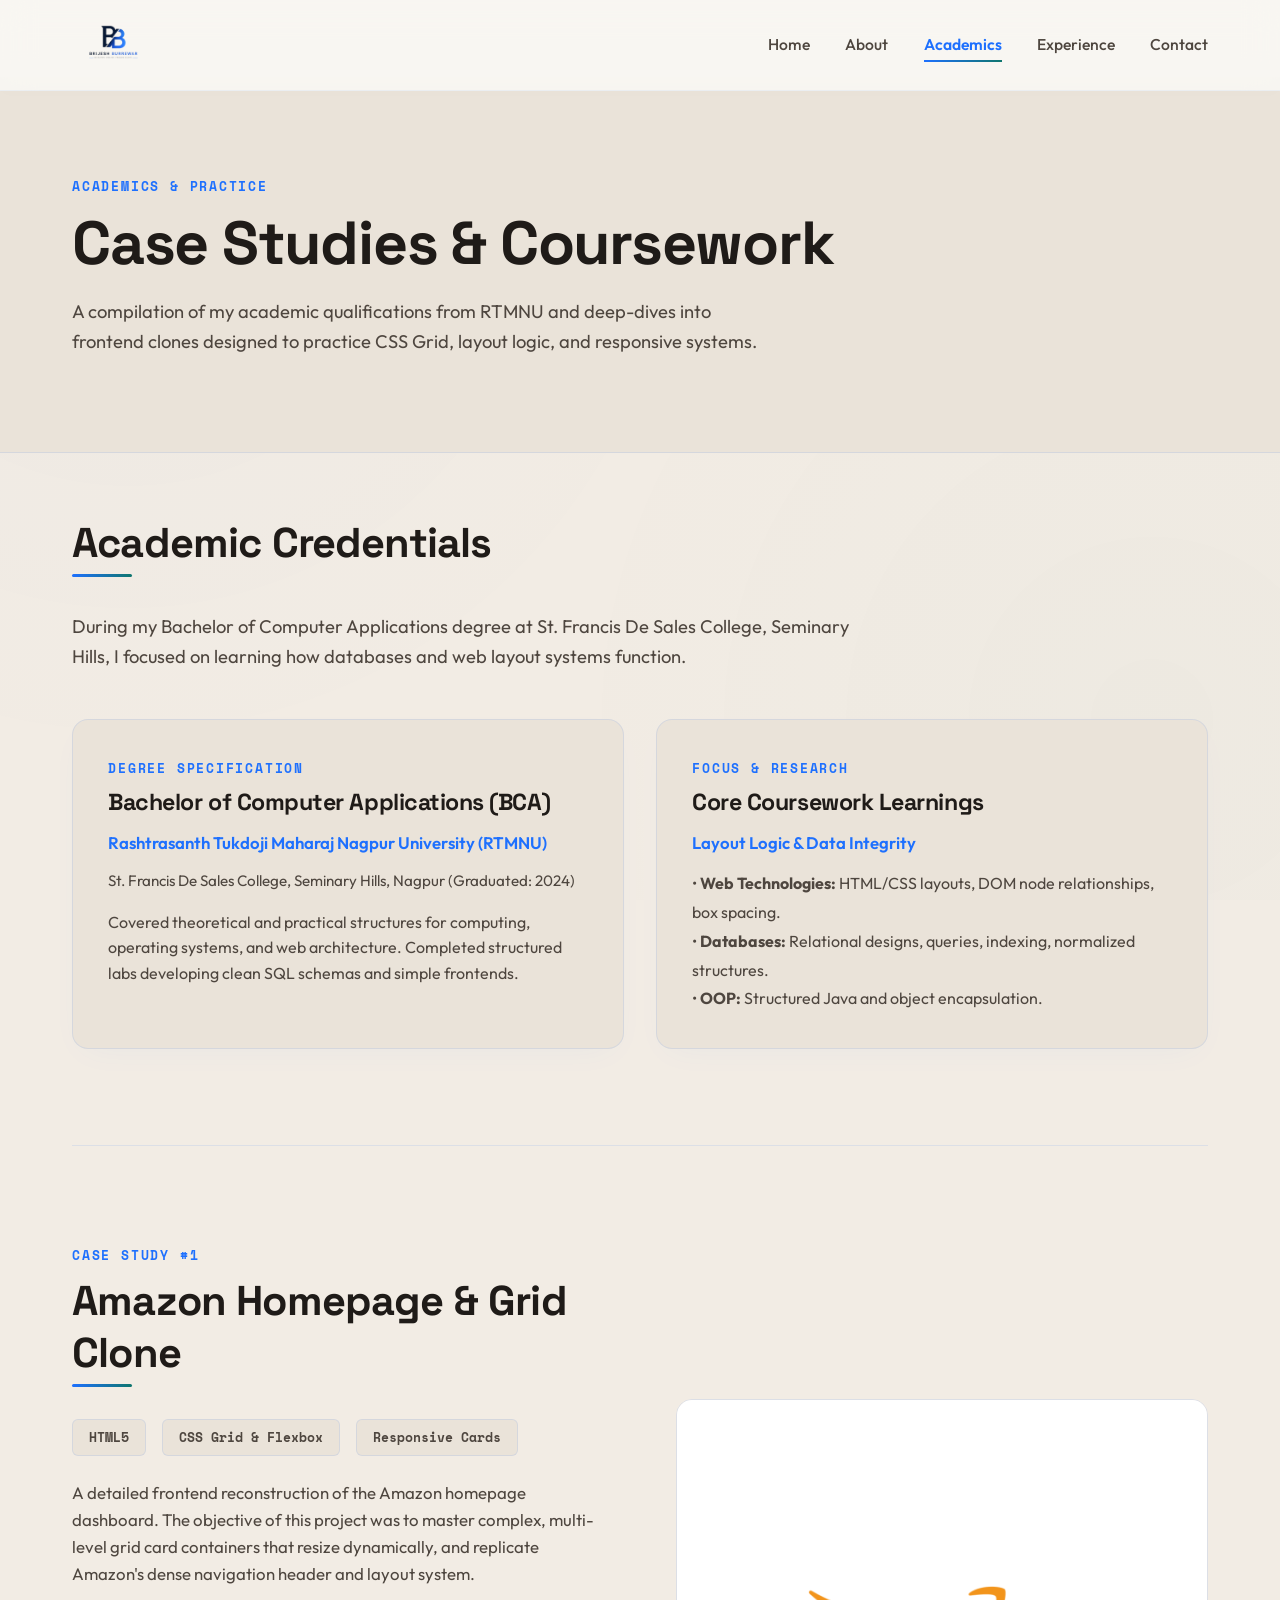
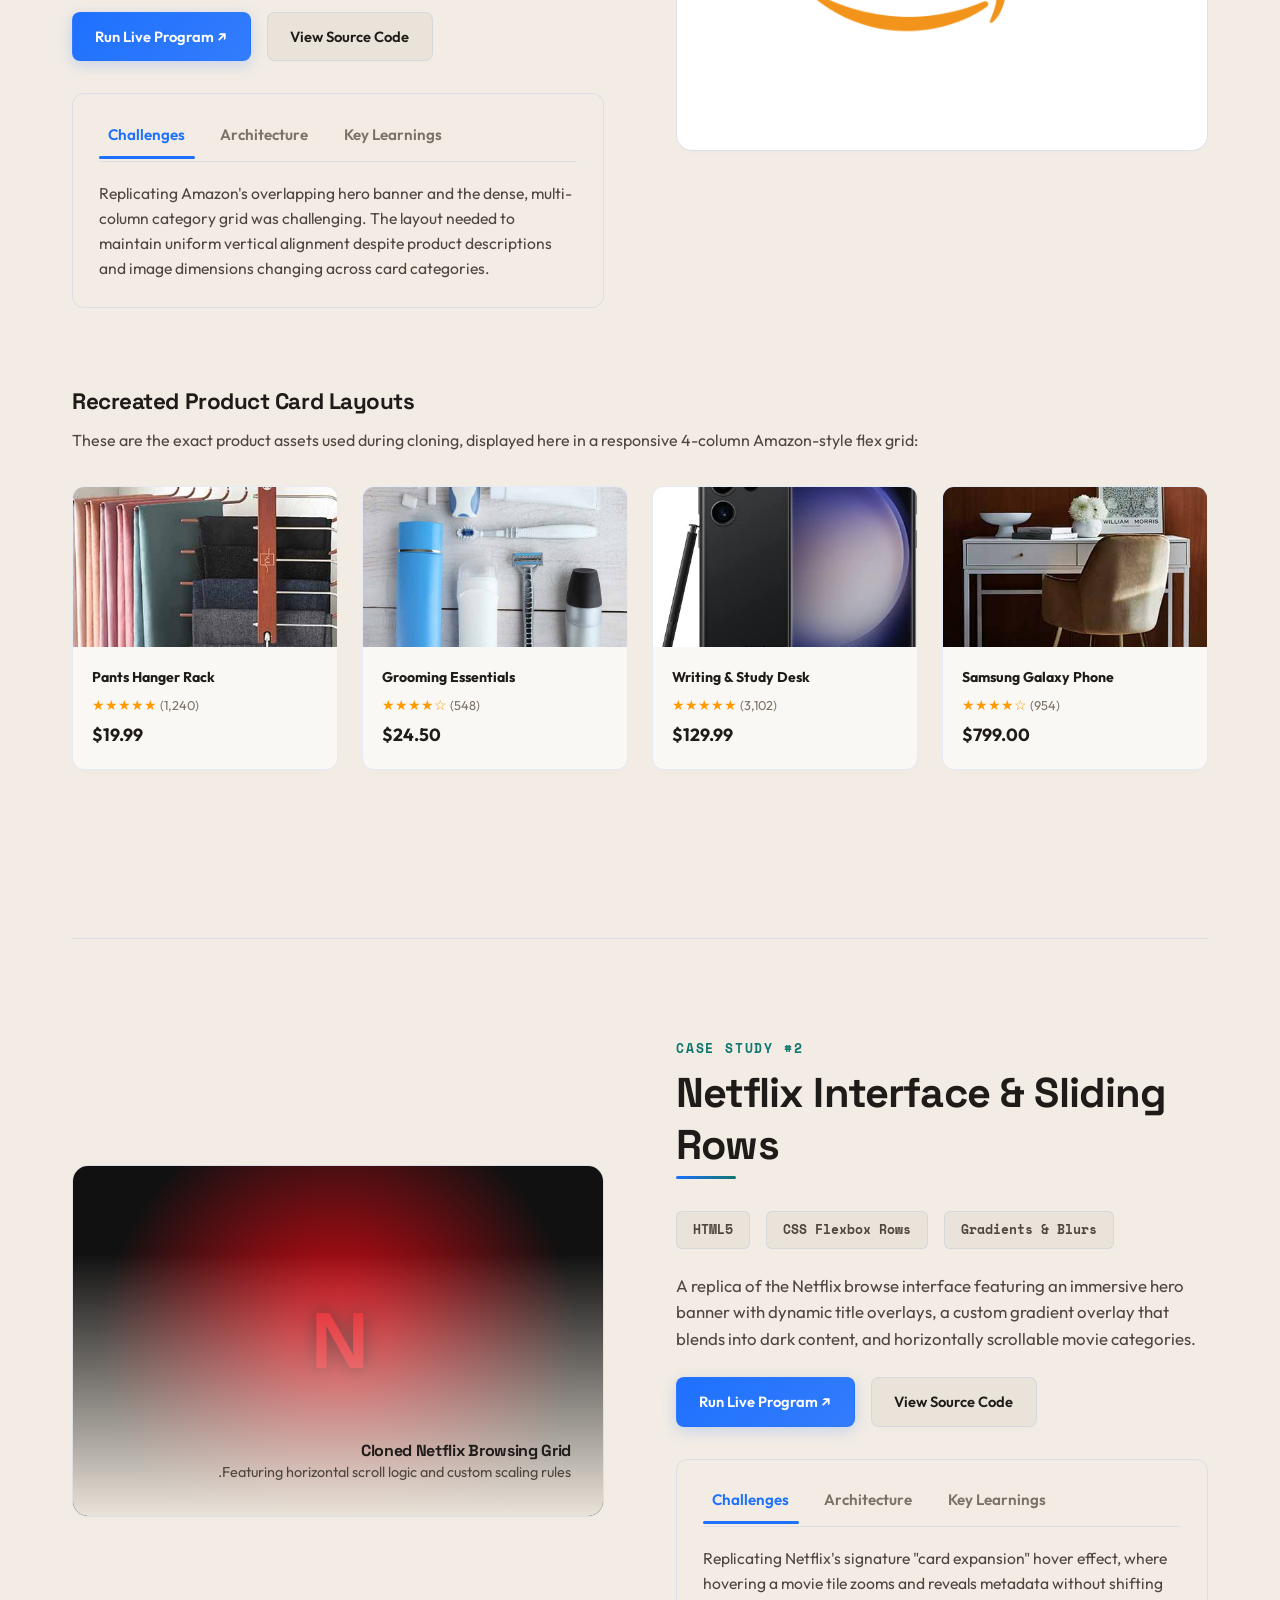
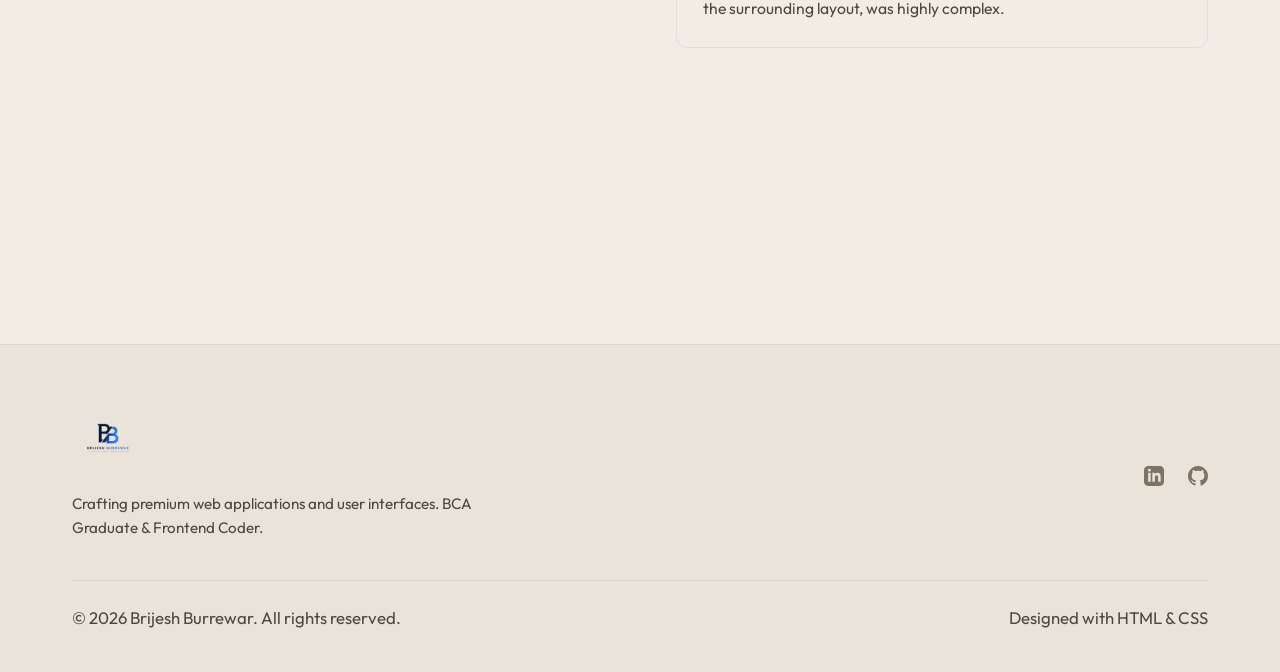
==== academics.html @ bd1b4542 "Initial commit" ====
<!DOCTYPE html>
<html lang="en">
<head>
    <meta charset="UTF-8">
    <meta name="viewport" content="width=device-width, initial-scale=1.0">
    <title>Academics & Case Studies | Brijesh Burrewar</title>
    <meta name="description" content="Academic details of Brijesh Burrewar - BCA graduate, and technical case studies on his clones of Amazon and Netflix built using HTML and CSS grid.">
    
    <!-- Monogram Brand Favicon -->
    <link rel="icon" type="image/png" href="Favicon_Icon.png">
    
    <link rel="stylesheet" href="css/style.css">
</head>
<body>

    <!-- NAVBAR -->
    <header class="navbar" id="navbar">
        <div class="container nav-container">
            <a href="index.html" class="logo-link">
                <img src="Logo.png" alt="Brijesh Burrewar Logo" class="logo-img">
            </a>
            
            <div class="nav-right">
                <ul class="nav-menu" id="nav-menu">
                    <li><a href="index.html" class="nav-link">Home</a></li>
                    <li><a href="about.html" class="nav-link">About</a></li>
                    <li><a href="academics.html" class="nav-link active">Academics</a></li>
                    <li><a href="experience.html" class="nav-link">Experience</a></li>
                    <li><a href="contact.html" class="nav-link">Contact</a></li>
                </ul>
            </div>
            
            <button class="mobile-nav-toggle" id="mobile-nav-toggle" aria-label="Toggle Menu">
                <svg width="24" height="24" viewBox="0 0 24 24" fill="none" stroke="currentColor" stroke-width="2"><path d="M3 12h18M3 6h18M3 18h18"/></svg>
            </button>
        </div>
    </header>

    <!-- CASE STUDY HERO -->
    <section class="case-study-hero">
        <div class="container">
            <span class="mono-tag" style="color: var(--accent-primary);">ACADEMICS & PRACTICE</span>
            <h1 style="margin-bottom: 1rem;">Case Studies & Coursework</h1>
            <p style="font-size: 1.15rem; max-width: 700px; color: var(--text-secondary);">
                A compilation of my academic qualifications from RTMNU and deep-dives into frontend clones designed to practice CSS Grid, layout logic, and responsive systems.
            </p>
        </div>
    </section>

    <!-- MAIN CONTAINER -->
    <main class="container" style="margin-top: 4rem;">
        
        <!-- ACADEMIC BACKGROUND -->
        <section class="section" style="padding-top: 0; padding-bottom: 6rem;">
            <div class="section-header" style="text-align: left; margin-bottom: 3rem;">
                <h2>Academic Credentials</h2>
                <p style="margin-left: 0; max-width: 800px; color: var(--text-secondary);">
                    During my Bachelor of Computer Applications degree at St. Francis De Sales College, Seminary Hills, I focused on learning how databases and web layout systems function.
                </p>
            </div>
            
            <div style="display: grid; grid-template-columns: repeat(auto-fit, minmax(320px, 1fr)); gap: 2rem;">
                <div class="card" style="background: var(--bg-secondary);">
                    <span class="mono-tag">DEGREE SPECIFICATION</span>
                    <h3 class="card-title">Bachelor of Computer Applications (BCA)</h3>
                    <p style="color: var(--accent-primary); margin-bottom: 0.8rem; font-weight: 600;">
                        Rashtrasanth Tukdoji Maharaj Nagpur University (RTMNU)
                    </p>
                    <p style="margin-bottom: 1rem; font-size: 0.95rem; color: var(--text-secondary);">
                        St. Francis De Sales College, Seminary Hills, Nagpur (Graduated: 2024)
                    </p>
                    <p style="font-size: 1rem; color: var(--text-secondary);">
                        Covered theoretical and practical structures for computing, operating systems, and web architecture. Completed structured labs developing clean SQL schemas and simple frontends.
                    </p>
                </div>
                
                <div class="card" style="background: var(--bg-secondary);">
                    <span class="mono-tag">FOCUS & RESEARCH</span>
                    <h3 class="card-title">Core Coursework Learnings</h3>
                    <p style="color: var(--accent-primary); margin-bottom: 0.8rem; font-weight: 600;">
                        Layout Logic & Data Integrity
                    </p>
                    <ul style="list-style: none; font-size: 1rem; padding: 0; color: var(--text-secondary); line-height: 1.8;">
                        <li>• <strong>Web Technologies:</strong> HTML/CSS layouts, DOM node relationships, box spacing.</li>
                        <li>• <strong>Databases:</strong> Relational designs, queries, indexing, normalized structures.</li>
                        <li>• <strong>OOP:</strong> Structured Java and object encapsulation.</li>
                    </ul>
                </div>
            </div>
        </section>

        <!-- CASE STUDY 1: AMAZON CLONE -->
        <section class="section" style="padding-top: 0; border-top: 1px solid var(--border-color); padding-top: 6rem;">
            <div class="case-study-grid">
                <div class="case-study-content">
                    <span class="mono-tag" style="color: var(--accent-primary);">CASE STUDY #1</span>
                    <h2 style="margin-bottom: 1rem;">Amazon Homepage & Grid Clone</h2>
                    
                    <div class="case-study-specs">
                        <span class="spec-badge">HTML5</span>
                        <span class="spec-badge">CSS Grid & Flexbox</span>
                        <span class="spec-badge">Responsive Cards</span>
                    </div>
                    
                    <p style="margin-bottom: 1.5rem; color: var(--text-secondary);">
                        A detailed frontend reconstruction of the Amazon homepage dashboard. The objective of this project was to master complex, multi-level grid card containers that resize dynamically, and replicate Amazon's dense navigation header and layout system.
                    </p>

                    <!-- Embedded Run Buttons -->
                    <div style="display: flex; gap: 1rem; margin-bottom: 2rem;">
                        <a href="https://brijesh99-begninner.github.io/Amazon_Clone/" class="btn btn-primary" target="_blank" style="padding: 0.75rem 1.4rem; font-size: 0.92rem;">
                            Run Live Program ↗
                        </a>
                        <a href="https://github.com/Brijesh99-Begninner/Amazon_Clone" class="btn btn-secondary" target="_blank" style="padding: 0.75rem 1.4rem; font-size: 0.92rem;">
                            View Source Code
                        </a>
                    </div>

                    <!-- Tabs Container -->
                    <div class="case-study-tab-container">
                        <div class="tab-nav">
                            <button class="tab-btn active" data-tab="amz-challenges">Challenges</button>
                            <button class="tab-btn" data-tab="amz-architecture">Architecture</button>
                            <button class="tab-btn" data-tab="amz-learnings">Key Learnings</button>
                        </div>
                        
                        <div class="tab-pane active" data-tab-content="amz-challenges">
                            <p style="font-size: 0.98rem; color: var(--text-secondary);">
                                Replicating Amazon's overlapping hero banner and the dense, multi-column category grid was challenging. The layout needed to maintain uniform vertical alignment despite product descriptions and image dimensions changing across card categories.
                            </p>
                        </div>
                        
                        <div class="tab-pane" data-tab-content="amz-architecture">
                            <p style="font-size: 0.98rem; color: var(--text-secondary);">
                                Leveraged nested CSS Grids: a parent 4-column container with explicit rows, containing 2x2 grid sub-cards. The search bar utilized Flexbox with absolute-sized buttons and custom borders to guarantee uniform heights.
                            </p>
                        </div>
                        
                        <div class="tab-pane" data-tab-content="amz-learnings">
                            <p style="font-size: 0.98rem; color: var(--text-secondary);">
                                Gained absolute control over container alignments using `align-items: stretch` and aspect-ratio styling, minimizing layout shifts on smaller viewports. Refined custom scroll behaviors and hover borders.
                            </p>
                        </div>
                    </div>
                </div>

                <div class="case-study-media">
                    <img src="amazon_logo.png" alt="Amazon Logo Asset" class="case-study-img" style="object-fit: contain; background: #ffffff; padding: 2rem; height: 350px;">
                    <div class="case-study-overlay">
                        <h4 style="color: var(--text-primary);">Amazon Navigation Smile</h4>
                        <p style="color: var(--text-secondary); font-size: 0.9rem;">Cloned with orange hex variables and exact layout dimensions.</p>
                    </div>
                </div>
            </div>

            <!-- Amazon Product Card Gallery Mockup -->
            <div style="margin-top: -3rem; margin-bottom: 6rem;">
                <h3 style="font-size: 1.4rem; margin-bottom: 0.8rem; color: var(--text-primary);">Recreated Product Card Layouts</h3>
                <p style="color: var(--text-secondary); font-size: 1rem; margin-bottom: 1.8rem;">
                    These are the exact product assets used during cloning, displayed here in a responsive 4-column Amazon-style flex grid:
                </p>
                
                <div class="amazon-gallery">
                    <div class="gallery-card">
                        <div class="gallery-img-wrapper">
                            <img src="product_hanger.jpg" alt="Pants Hanger Product" class="gallery-img">
                        </div>
                        <div class="gallery-info">
                            <div class="gallery-title">Pants Hanger Rack</div>
                            <div style="color: #ff9900; margin-bottom: 0.3rem; font-size: 0.9rem;">★★★★★ <span style="color: var(--text-muted); font-size: 0.8rem;">(1,240)</span></div>
                            <div style="font-weight: 700; color: var(--text-primary); font-size: 1.1rem;">$19.99</div>
                        </div>
                    </div>
                    
                    <div class="gallery-card">
                        <div class="gallery-img-wrapper">
                            <img src="product_grooming.jpg" alt="Men's Grooming Products" class="gallery-img">
                        </div>
                        <div class="gallery-info">
                            <div class="gallery-title">Grooming Essentials</div>
                            <div style="color: #ff9900; margin-bottom: 0.3rem; font-size: 0.9rem;">★★★★☆ <span style="color: var(--text-muted); font-size: 0.8rem;">(548)</span></div>
                            <div style="font-weight: 700; color: var(--text-primary); font-size: 1.1rem;">$24.50</div>
                        </div>
                    </div>

                    <div class="gallery-card">
                        <div class="gallery-img-wrapper">
                            <img src="product_desk.jpg" alt="Office Writing Desk" class="gallery-img">
                        </div>
                        <div class="gallery-info">
                            <div class="gallery-title">Writing & Study Desk</div>
                            <div style="color: #ff9900; margin-bottom: 0.3rem; font-size: 0.9rem;">★★★★★ <span style="color: var(--text-muted); font-size: 0.8rem;">(3,102)</span></div>
                            <div style="font-weight: 700; color: var(--text-primary); font-size: 1.1rem;">$129.99</div>
                        </div>
                    </div>

                    <div class="gallery-card">
                        <div class="gallery-img-wrapper">
                            <img src="product_phone.jpg" alt="Samsung Galaxy Phone" class="gallery-img">
                        </div>
                        <div class="gallery-info">
                            <div class="gallery-title">Samsung Galaxy Phone</div>
                            <div style="color: #ff9900; margin-bottom: 0.3rem; font-size: 0.9rem;">★★★★☆ <span style="color: var(--text-muted); font-size: 0.8rem;">(954)</span></div>
                            <div style="font-weight: 700; color: var(--text-primary); font-size: 1.1rem;">$799.00</div>
                        </div>
                    </div>
                </div>
            </div>
        </section>

        <!-- CASE STUDY 2: NETFLIX CLONE -->
        <section class="section" style="padding-top: 0; border-top: 1px solid var(--border-color); padding-top: 6rem;">
            <div class="case-study-grid reverse">
                <div class="case-study-content">
                    <span class="mono-tag" style="color: var(--accent-cyan);">CASE STUDY #2</span>
                    <h2 style="margin-bottom: 1rem;">Netflix Interface & Sliding Rows</h2>
                    
                    <div class="case-study-specs">
                        <span class="spec-badge">HTML5</span>
                        <span class="spec-badge">CSS Flexbox Rows</span>
                        <span class="spec-badge">Gradients & Blurs</span>
                    </div>
                    
                    <p style="margin-bottom: 1.5rem; color: var(--text-secondary);">
                        A replica of the Netflix browse interface featuring an immersive hero banner with dynamic title overlays, a custom gradient overlay that blends into dark content, and horizontally scrollable movie categories.
                    </p>

                    <!-- Embedded Run Buttons -->
                    <div style="display: flex; gap: 1rem; margin-bottom: 2rem;">
                        <a href="https://brijesh99-begninner.github.io/Netflix_Clone/" class="btn btn-primary" target="_blank" style="padding: 0.75rem 1.4rem; font-size: 0.92rem;">
                            Run Live Program ↗
                        </a>
                        <a href="https://github.com/Brijesh99-Begninner/Netflix_Clone" class="btn btn-secondary" target="_blank" style="padding: 0.75rem 1.4rem; font-size: 0.92rem;">
                            View Source Code
                        </a>
                    </div>

                    <!-- Tabs Container -->
                    <div class="case-study-tab-container">
                        <div class="tab-nav">
                            <button class="tab-btn active" data-tab="nfx-challenges">Challenges</button>
                            <button class="tab-btn" data-tab="nfx-architecture">Architecture</button>
                            <button class="tab-btn" data-tab="nfx-learnings">Key Learnings</button>
                        </div>
                        
                        <div class="tab-pane active" data-tab-content="nfx-challenges">
                            <p style="font-size: 0.98rem; color: var(--text-secondary);">
                                Replicating Netflix's signature "card expansion" hover effect, where hovering a movie tile zooms and reveals metadata without shifting the surrounding layout, was highly complex.
                            </p>
                        </div>
                        
                        <div class="tab-pane" data-tab-content="nfx-architecture">
                            <p style="font-size: 0.98rem; color: var(--text-secondary);">
                                Designed rows using Flexbox with overflow-x scroll mechanisms. Employed CSS 3D transforms (`transform: scale(1.15)`) coupled with `z-index` elevations to keep zoomed cards elevated.
                            </p>
                        </div>
                        
                        <div class="tab-pane" data-tab-content="nfx-learnings">
                            <p style="font-size: 0.98rem; color: var(--text-secondary);">
                                Gained deep knowledge of the stacking context in CSS, transition speeds, and using radial/linear dark gradients to guide user attention.
                            </p>
                        </div>
                    </div>
                </div>

                <div class="case-study-media">
                    <div style="background: radial-gradient(circle, #e50914 0%, #111 75%); height: 350px; display: flex; align-items: center; justify-content: center; position: relative;">
                        <h1 style="color: #e50914; font-size: 5rem; font-weight: 900; letter-spacing: -0.05em; font-family: 'Helvetica Neue', Helvetica, Arial, sans-serif; text-shadow: 0 0 20px rgba(0,0,0,0.8);">N</h1>
                        <div class="case-study-overlay" style="opacity: 1; background: linear-gradient(to top, var(--bg-secondary), transparent 75%);">
                            <h4 style="color: var(--text-primary);">Cloned Netflix Browsing Grid</h4>
                            <p style="color: var(--text-secondary); font-size: 0.9rem;">Featuring horizontal scroll logic and custom scaling rules.</p>
                        </div>
                    </div>
                </div>
            </div>
        </section>
    </main>

    <!-- FOOTER -->
    <footer>
        <div class="container">
            <div class="footer-content">
                <div class="footer-info">
                    <img src="Logo.png" alt="Brijesh Burrewar Logo" class="footer-logo">
                    <p class="footer-desc">Crafting premium web applications and user interfaces. BCA Graduate & Frontend Coder.</p>
                </div>
                <div class="footer-socials">
                    <a href="https://linkedin.com" class="social-icon" target="_blank" aria-label="LinkedIn">
                        <svg width="20" height="20" fill="currentColor" viewBox="0 0 24 24"><path d="M19 0h-14c-2.761 0-5 2.239-5 5v14c0 2.761 2.239 5 5 5h14c2.762 0 5-2.239 5-5v-14c0-2.761-2.238-5-5-5zm-11 19h-3v-11h3v11zm-1.5-12.268c-.966 0-1.75-.779-1.75-1.75s.784-1.75 1.75-1.75 1.75.779 1.75 1.75-.784 1.75-1.75 1.75zm13.5 12.268h-3v-5.604c0-3.368-4-3.113-4 0v5.604h-3v-11h3v1.765c1.396-2.586 7-2.777 7 2.476v6.759z"/></svg>
                    </a>
                    <a href="https://github.com/Brijesh99-Begninner" class="social-icon" target="_blank" aria-label="GitHub">
                        <svg width="20" height="20" fill="currentColor" viewBox="0 0 24 24"><path d="M12 0c-6.626 0-12 5.373-12 12 0 5.302 3.438 9.8 8.207 11.387.599.111.793-.261.793-.577v-2.234c-3.338.726-4.033-1.416-4.033-1.416-.546-1.387-1.333-1.756-1.333-1.756-1.089-.745.083-.729.083-.729 1.205.084 1.839 1.237 1.839 1.237 1.07 1.834 2.807 1.304 3.492.997.107-.775.418-1.305.762-1.604-2.665-.305-5.467-1.334-5.467-5.931 0-1.311.469-2.381 1.236-3.221-.124-.303-.535-1.524.117-3.176 0 0 1.008-.322 3.301 1.23.957-.266 1.983-.399 3.003-.404 1.02.005 2.047.138 3.006.404 2.291-1.552 3.297-1.23 3.297-1.23.653 1.653.242 2.874.118 3.176.77.84 1.235 1.911 1.235 3.221 0 4.609-2.807 5.624-5.479 5.921.43.372.823 1.102.823 2.222v3.293c0 .319.192.694.801.576 4.765-1.589 8.199-6.086 8.199-11.386 0-6.627-5.373-12-12-12z"/></svg>
                    </a>
                </div>
            </div>
            <div class="footer-bottom">
                <p>&copy; 2026 Brijesh Burrewar. All rights reserved.</p>
                <p>Designed with HTML & CSS</p>
            </div>
        </div>
    </footer>

    <!-- JAVASCRIPT -->
    <script src="js/main.js"></script>
</body>
</html>
---- css/style.css ----
@import url('https://fonts.googleapis.com/css2?family=Outfit:wght@100..900&family=Space+Grotesk:wght@300..700&family=Space+Mono:ital,wght@0,400;0,700;1,400;1,700&display=swap');

/* BRAND KIT - SINGLE SOLID WARM SAND THEME */
:root {
    /* Warm Sand / Silk Palette (Premium Lighter Shade, Not Plain White) */
    --bg-primary: #F2ECE4;          /* Warm Silk Sand background */
    --bg-secondary: #EAE3D9;        /* Slightly darker sand footer/wells */
    --bg-card: #FAF8F5;             /* Soft Alabaster Off-white cards */
    --bg-card-hover: #FAF5EE;       /* Warm Cream Hover */
    --accent-primary: #1E70FE;     /* Logo Royal Blue */
    --accent-cyan: #0F766E;        /* Deep Teal Accent */
    --accent-glow: rgba(30, 112, 254, 0.06);
    --accent-glow-subtle: rgba(30, 112, 254, 0.01);
    
    --text-primary: #1F1B18;        /* Warm Stone Charcoal */
    --text-secondary: #4E463F;      /* Stone 700 */
    --text-muted: #7C7267;          /* Stone 500 */
    
    --border-color: rgba(30, 112, 254, 0.1);
    --border-hover: rgba(30, 112, 254, 0.35);
    --glass-bg: rgba(250, 248, 245, 0.85);
    --glass-border: rgba(30, 112, 254, 0.05);
    
    --shadow-subtle: 0 4px 6px -1px rgba(0, 0, 0, 0.01), 0 2px 4px -2px rgba(0, 0, 0, 0.01);
    --shadow-card: 0 10px 35px -12px rgba(30, 112, 254, 0.05), 0 1px 3px rgba(0, 0, 0, 0.01);
    --shadow-hover: 0 20px 40px -15px rgba(30, 112, 254, 0.12), 0 0 15px rgba(30, 112, 254, 0.02);
    
    /* Premium Font Stack Pair - Technical & Geometric */
    --font-heading: 'Space Grotesk', sans-serif;
    --font-body: 'Outfit', sans-serif;
    --font-mono: 'Space Mono', monospace;
    
    --transition-fast: 0.2s ease;
    --transition-normal: 0.35s cubic-bezier(0.16, 1, 0.3, 1);
    --transition-slow: 0.6s cubic-bezier(0.16, 1, 0.3, 1);
}

/* RESET & BASE STYLES */
*, *::before, *::after {
    box-sizing: border-box;
    margin: 0;
    padding: 0;
}

html {
    scroll-behavior: smooth;
    font-size: 16px;
    background-color: var(--bg-primary);
    color: var(--text-secondary);
    font-family: var(--font-body);
    
    /* Font smoothing configurations */
    -webkit-font-smoothing: antialiased;
    -moz-osx-font-smoothing: grayscale;
    text-rendering: optimizeLegibility;
}

body {
    overflow-x: hidden;
    min-height: 100vh;
    background-image: 
        radial-gradient(circle at 10% 20%, rgba(30, 112, 254, 0.02) 0%, transparent 45%),
        radial-gradient(circle at 90% 80%, rgba(15, 118, 110, 0.02) 0%, transparent 45%);
    background-attachment: fixed;
    line-height: 1.6;
}

/* CUSTOM SCROLLBAR */
::-webkit-scrollbar {
    width: 10px;
}
::-webkit-scrollbar-track {
    background: var(--bg-primary);
}
::-webkit-scrollbar-thumb {
    background: #cbd5e1;
    border: 2px solid var(--bg-primary);
    border-radius: 8px;
}
::-webkit-scrollbar-thumb:hover {
    background: var(--accent-primary);
}

/* TYPOGRAPHY */
h1, h2, h3, h4, h5, h6 {
    font-family: var(--font-heading);
    color: var(--text-primary);
    font-weight: 700;
    line-height: 1.25;
    letter-spacing: -0.02em;
}

h1 {
    font-size: 3.8rem;
    font-weight: 700;
}

h2 {
    font-size: 2.6rem;
    margin-bottom: 1.5rem;
    position: relative;
    display: inline-block;
}

h2::after {
    content: '';
    position: absolute;
    left: 0;
    bottom: -8px;
    width: 60px;
    height: 3px;
    background: linear-gradient(90deg, var(--accent-primary), var(--accent-cyan));
    border-radius: 2px;
}

h3 {
    font-size: 1.85rem;
}

p {
    font-size: 1.05rem;
    color: var(--text-secondary);
}

a {
    color: inherit;
    text-decoration: none;
    transition: var(--transition-fast);
}

/* UTILITY CLASSES */
.gradient-text {
    background: linear-gradient(135deg, var(--text-primary) 30%, var(--accent-primary) 75%, var(--accent-cyan) 100%);
    -webkit-background-clip: text;
    -webkit-text-fill-color: transparent;
}

.mono-tag {
    font-family: var(--font-mono);
    font-size: 0.8rem;
    text-transform: uppercase;
    letter-spacing: 0.14em;
    color: var(--accent-primary);
    margin-bottom: 0.5rem;
    display: inline-block;
    font-weight: 700;
}

.container {
    max-width: 1200px;
    margin: 0 auto;
    padding: 0 2rem;
}

.section {
    padding: 8.5rem 0 4.5rem 0;
    position: relative;
}

/* DEVELOPER FLOATING CANVAS SYSTEM */
#code-bg-canvas {
    position: fixed;
    top: 0;
    left: 0;
    width: 100%;
    height: 100%;
    pointer-events: none;
    z-index: -1;
    overflow: hidden;
}

.floating-code-char {
    position: absolute;
    font-family: var(--font-mono);
    font-size: 1.15rem;
    font-weight: 700;
    color: var(--accent-primary);
    opacity: 0;
    pointer-events: none;
    user-select: none;
    animation: driftUp 15s linear infinite;
}

@keyframes driftUp {
    0% {
        transform: translateY(105vh) rotate(0deg);
        opacity: 0;
    }
    10% {
        opacity: 0.05; /* Subtle background presence */
    }
    90% {
        opacity: 0.05;
    }
    100% {
        transform: translateY(-10vh) rotate(360deg);
        opacity: 0;
    }
}

/* NAV SYSTEM (GLASSMORPHIC WITHOUT TOGGLE) */
.navbar {
    position: fixed;
    top: 0;
    left: 0;
    width: 100%;
    z-index: 1000;
    background: var(--glass-bg);
    backdrop-filter: blur(16px);
    -webkit-backdrop-filter: blur(16px);
    border-bottom: 1px solid var(--glass-border);
    padding: 1.1rem 0;
    transition: var(--transition-normal);
    box-shadow: 0 2px 15px rgba(0, 0, 0, 0.01);
}

.navbar.scrolled {
    padding: 0.7rem 0;
    box-shadow: 0 10px 30px -15px rgba(30, 112, 254, 0.12);
}

.nav-container {
    display: flex;
    justify-content: space-between;
    align-items: center;
}

.logo-link {
    display: flex;
    align-items: center;
    gap: 0.75rem;
}

.logo-img {
    height: 55px;
    width: auto;
    object-fit: contain;
    transition: var(--transition-normal);
}

.logo-link:hover .logo-img {
    transform: scale(1.03);
    filter: drop-shadow(0 0 5px var(--accent-glow));
}

.nav-right {
    display: flex;
    align-items: center;
    gap: 2.2rem;
}

.nav-menu {
    display: flex;
    gap: 2.2rem;
    list-style: none;
    align-items: center;
}

.nav-link {
    font-family: var(--font-body);
    font-size: 0.98rem;
    font-weight: 500;
    color: var(--text-secondary);
    position: relative;
    padding: 0.5rem 0;
}

.nav-link::after {
    content: '';
    position: absolute;
    bottom: 0;
    left: 0;
    width: 0;
    height: 2.5px;
    background: linear-gradient(90deg, var(--accent-primary), var(--accent-cyan));
    transition: var(--transition-normal);
}

.nav-link:hover {
    color: var(--text-primary);
}

.nav-link:hover::after,
.nav-link.active::after {
    width: 100%;
}

.nav-link.active {
    color: var(--accent-primary);
    font-weight: 600;
}

.mobile-nav-toggle {
    display: none;
    background: none;
    border: none;
    color: var(--text-primary);
    font-size: 1.5rem;
    cursor: pointer;
}

/* FOOTER */
footer {
    background: var(--bg-secondary);
    border-top: 1px solid var(--border-color);
    padding: 4.5rem 0 2.5rem 0;
    margin-top: 6rem;
    transition: background-color var(--transition-normal);
}

.footer-content {
    display: flex;
    justify-content: space-between;
    align-items: center;
    margin-bottom: 2.5rem;
}

.footer-info {
    max-width: 450px;
}

.footer-logo {
    height: 48px;
    margin-bottom: 1.2rem;
}

.footer-desc {
    font-size: 0.95rem;
    color: var(--text-secondary);
}

.footer-socials {
    display: flex;
    gap: 1.5rem;
}

.social-icon {
    font-size: 1.3rem;
    color: var(--text-muted);
    transition: var(--transition-fast);
}

.social-icon:hover {
    color: var(--accent-primary);
    transform: translateY(-3px);
}

.footer-bottom {
    border-top: 1px solid var(--border-color);
    padding-top: 1.5rem;
    display: flex;
    justify-content: space-between;
    font-size: 0.9rem;
    color: var(--text-muted);
}

/* BUTTONS */
.btn {
    display: inline-flex;
    align-items: center;
    justify-content: center;
    gap: 0.5rem;
    padding: 0.85rem 1.9rem;
    border-radius: 8px;
    font-family: var(--font-body);
    font-weight: 600;
    font-size: 0.98rem;
    cursor: pointer;
    transition: var(--transition-normal);
}

.btn-primary {
    background: linear-gradient(135deg, var(--accent-primary), rgba(30, 112, 254, 0.9));
    color: #ffffff;
    border: 1px solid transparent;
    box-shadow: 0 4px 15px rgba(30, 112, 254, 0.2);
}

.btn-primary:hover {
    transform: translateY(-2px);
    box-shadow: 0 6px 20px rgba(30, 112, 254, 0.35);
}

.btn-secondary {
    background: var(--bg-secondary);
    color: var(--text-primary);
    border: 1px solid var(--border-color);
    box-shadow: var(--shadow-subtle);
}

.btn-secondary:hover {
    background: var(--bg-card-hover);
    border-color: var(--accent-primary);
    transform: translateY(-2px);
    box-shadow: 0 4px 12px rgba(30, 112, 254, 0.08);
}

/* CARDS */
.card {
    background: var(--bg-card);
    border: 1px solid var(--border-color);
    border-radius: 16px;
    padding: 2.2rem;
    position: relative;
    overflow: hidden;
    box-shadow: var(--shadow-card);
    transition: var(--transition-slow), border var(--transition-normal), background-color var(--transition-normal);
}

.card:hover {
    transform: translateY(-5px);
    border-color: var(--border-hover);
    box-shadow: var(--shadow-hover);
}

.card-title {
    margin-bottom: 0.8rem;
    font-size: 1.45rem;
    color: var(--text-primary);
}

/* HERO SECTION */
.hero-wrapper {
    display: grid;
    grid-template-columns: 1.15fr 0.85fr;
    gap: 4.5rem;
    align-items: center;
    min-height: 85vh;
}

.hero-subtitle {
    font-family: var(--font-mono);
    color: var(--accent-primary);
    font-size: 1.15rem;
    margin-bottom: 1.2rem;
    letter-spacing: 0.1em;
    font-weight: 700;
}

.hero-title {
    margin-bottom: 1.8rem;
    line-height: 1.15;
}

.hero-description {
    font-size: 1.2rem;
    margin-bottom: 2.8rem;
    max-width: 620px;
    color: var(--text-secondary);
}

.hero-cta {
    display: flex;
    gap: 1.5rem;
}

/* DECK CARD ROTATION */
.hero-deck {
    position: relative;
    height: 440px;
    width: 100%;
    perspective: 1000px;
}

.deck-card {
    position: absolute;
    width: 320px;
    height: 390px;
    border-radius: 20px;
    background: var(--bg-card);
    border: 1px solid var(--border-color);
    padding: 1.8rem;
    box-shadow: var(--shadow-card);
    display: flex;
    flex-direction: column;
    justify-content: space-between;
    transition: var(--transition-slow), background-color var(--transition-normal);
    cursor: pointer;
    overflow: hidden;
}

.deck-card::after {
    content: '';
    position: absolute;
    inset: 0;
    background: linear-gradient(to top, var(--bg-secondary), transparent 75%);
    pointer-events: none;
    transition: background-color var(--transition-normal);
}

.deck-card-title {
    font-size: 1.3rem;
    font-weight: 700;
    margin-top: 1rem;
    color: var(--text-primary);
}

.deck-card-desc {
    font-size: 0.9rem;
    color: var(--text-secondary);
    margin-top: 0.5rem;
}

/* Card Stack Placements */
.card-about {
    transform: rotate(-6deg) translateX(-20px) translateZ(-40px);
    z-index: 3;
}
.card-academics {
    transform: rotate(2deg) translateY(-10px) translateX(10px) translateZ(-20px);
    z-index: 2;
}
.card-experience {
    transform: rotate(8deg) translateX(40px) translateY(10px) translateZ(0px);
    z-index: 1;
}

/* Hover Stack Expansions */
.hero-deck:hover .card-about {
    transform: rotate(-12deg) translateX(-110px) translateY(-20px) translateZ(10px);
}
.hero-deck:hover .card-academics {
    transform: rotate(0deg) translateY(-40px) translateZ(30px);
    box-shadow: 0 25px 45px rgba(30, 112, 254, 0.12);
}
.hero-deck:hover .card-experience {
    transform: rotate(12deg) translateX(130px) translateY(0px) translateZ(10px);
}

/* SECTION HEADER */
.section-header {
    text-align: center;
    margin-bottom: 4.5rem;
}
.section-header h2 {
    display: inline-block;
}
.section-header p {
    margin-top: 1.2rem;
    font-size: 1.15rem;
    max-width: 650px;
    margin-left: auto;
    margin-right: auto;
    color: var(--text-secondary);
}

/* SKILLS TICKER / MARQUEE */
.skills-marquee {
    position: relative;
    width: 100vw;
    left: 50%;
    right: 50%;
    margin-left: -50vw;
    margin-right: -50vw;
    overflow: hidden;
    padding: 2.2rem 0;
    background: var(--bg-secondary);
    border-top: 1px solid var(--border-color);
    border-bottom: 1px solid var(--border-color);
    transition: background-color var(--transition-normal);
}

.marquee-inner {
    display: flex;
    width: max-content;
    animation: marquee 25s linear infinite;
    gap: 3rem;
}

.marquee-item {
    display: flex;
    align-items: center;
    gap: 0.75rem;
    font-family: var(--font-body);
    font-size: 1.25rem;
    font-weight: 600;
    color: var(--text-primary);
    background: var(--bg-card);
    padding: 0.8rem 1.8rem;
    border-radius: 50px;
    border: 1px solid var(--border-color);
    box-shadow: var(--shadow-subtle);
}

.marquee-item svg {
    width: 24px;
    height: 24px;
}

@keyframes marquee {
    0% { transform: translateX(0); }
    100% { transform: translateX(-50%); }
}

/* BIOGRAPHY SECTION GRID WITH PROFILE PIC FLOAT ANIMATION */
.about-grid {
    display: grid;
    grid-template-columns: 0.8fr 1.2fr;
    gap: 4.5rem;
    align-items: flex-start;
}

.about-img-wrapper {
    position: relative;
    border-radius: 24px;
    overflow: hidden;
    border: 1px solid var(--border-color);
    box-shadow: var(--shadow-card);
    
    /* Continuous float bobbing animation */
    animation: floatPic 6s ease-in-out infinite;
    transition: var(--transition-slow), border var(--transition-normal);
}

@keyframes floatPic {
    0% { transform: translateY(0); }
    50% { transform: translateY(-8px); }
    100% { transform: translateY(0); }
}

.about-img-wrapper:hover {
    animation-play-state: paused;
    transform: translateY(-12px) scale(1.03);
    border-color: var(--accent-primary);
    box-shadow: 0 25px 50px -10px rgba(30, 112, 254, 0.22);
}

.about-img {
    width: 100%;
    height: auto;
    display: block;
    transition: var(--transition-slow);
}

.about-content h3 {
    margin-bottom: 1.5rem;
}

.about-bio {
    font-size: 1.1rem;
    color: var(--text-secondary);
    margin-bottom: 1.5rem;
}

/* TIMELINE */
.timeline {
    position: relative;
    max-width: 800px;
    margin: 4rem auto 0 auto;
}

.timeline::before {
    content: '';
    position: absolute;
    top: 0;
    left: 20px;
    width: 2px;
    height: 100%;
    background: linear-gradient(to top, var(--accent-primary), var(--accent-cyan));
}

.timeline-item {
    position: relative;
    padding-left: 50px;
    margin-bottom: 3.8rem;
}

.timeline-dot {
    position: absolute;
    left: 11px;
    top: 6px;
    width: 20px;
    height: 20px;
    border-radius: 50%;
    background: var(--bg-primary);
    border: 4px solid var(--accent-primary);
    box-shadow: 0 0 8px rgba(30, 112, 254, 0.3);
    transition: var(--transition-normal);
}

.timeline-item:hover .timeline-dot {
    background: var(--accent-cyan);
    border-color: var(--accent-cyan);
    box-shadow: 0 0 12px rgba(0, 181, 226, 0.4);
}

.timeline-meta {
    font-family: var(--font-mono);
    font-size: 0.95rem;
    color: var(--accent-primary);
    margin-bottom: 0.4rem;
    font-weight: 700;
}

.timeline-title {
    font-size: 1.3rem;
    font-weight: 700;
    margin-bottom: 0.3rem;
    color: var(--text-primary);
}

.timeline-subtitle {
    font-size: 1rem;
    color: var(--text-secondary);
    font-weight: 600;
    margin-bottom: 0.8rem;
}

.timeline-desc {
    font-size: 1.02rem;
    color: var(--text-secondary);
}

/* CASE STUDIES PAGE */
.case-study-hero {
    background: var(--bg-secondary);
    border-bottom: 1px solid var(--border-color);
    padding: 6rem 0;
    margin-top: 4.8rem;
}

.case-study-grid {
    display: grid;
    grid-template-columns: 1fr 1fr;
    gap: 4.5rem;
    align-items: center;
    margin-bottom: 8rem;
}

.case-study-grid.reverse {
    direction: rtl;
}

.case-study-grid.reverse .case-study-content {
    direction: ltr;
}

.case-study-media {
    position: relative;
    border-radius: 16px;
    overflow: hidden;
    border: 1px solid var(--border-color);
    box-shadow: var(--shadow-subtle);
}

.case-study-img {
    width: 100%;
    height: 380px;
    object-fit: cover;
    display: block;
    transition: var(--transition-slow);
}

.case-study-media:hover .case-study-img {
    transform: scale(1.03);
}

.case-study-overlay {
    position: absolute;
    inset: 0;
    background: linear-gradient(to top, var(--bg-secondary), transparent 75%);
    display: flex;
    flex-direction: column;
    justify-content: flex-end;
    padding: 2rem;
    opacity: 0;
    transition: var(--transition-normal);
}

.case-study-media:hover .case-study-overlay {
    opacity: 1;
}

.case-study-specs {
    display: flex;
    gap: 1rem;
    margin: 1.5rem 0;
}

.spec-badge {
    background: var(--bg-secondary);
    border: 1px solid var(--border-color);
    padding: 0.45rem 1rem;
    border-radius: 6px;
    font-family: var(--font-mono);
    font-size: 0.82rem;
    color: var(--text-secondary);
    font-weight: 600;
}

.case-study-tab-container {
    margin-top: 1.5rem;
    background: var(--bg-primary);
    border: 1px solid var(--border-color);
    border-radius: 12px;
    padding: 1.6rem;
}

.tab-nav {
    display: flex;
    gap: 1rem;
    border-bottom: 1px solid var(--border-color);
    padding-bottom: 0.75rem;
    margin-bottom: 1.2rem;
}

.tab-btn {
    background: none;
    border: none;
    color: var(--text-muted);
    font-family: var(--font-body);
    font-weight: 600;
    font-size: 0.95rem;
    cursor: pointer;
    padding: 0.3rem 0.6rem;
    position: relative;
    transition: var(--transition-fast);
}

.tab-btn:hover {
    color: var(--text-primary);
}

.tab-btn.active {
    color: var(--accent-primary);
}

.tab-btn.active::after {
    content: '';
    position: absolute;
    bottom: -10px;
    left: 0;
    width: 100%;
    height: 3px;
    background: var(--accent-primary);
    border-radius: 2px;
}

.tab-pane {
    display: none;
    font-size: 0.98rem;
    line-height: 1.6;
    color: var(--text-secondary);
}

.tab-pane.active {
    display: block;
    animation: fadeIn 0.4s ease;
}

/* AMAZON GALLERY GRID */
.amazon-gallery {
    display: grid;
    grid-template-columns: repeat(4, 1fr);
    gap: 1.5rem;
    margin-top: 2rem;
}

.gallery-card {
    background: var(--bg-card);
    border: 1px solid var(--border-color);
    border-radius: 12px;
    overflow: hidden;
    box-shadow: var(--shadow-subtle);
    transition: var(--transition-normal);
}

.gallery-card:hover {
    transform: translateY(-4px);
    border-color: var(--accent-primary);
    box-shadow: 0 10px 20px rgba(30, 112, 254, 0.06);
}

.gallery-img-wrapper {
    height: 160px;
    overflow: hidden;
    background: var(--bg-primary);
    display: flex;
    align-items: center;
    justify-content: center;
}

.gallery-img {
    width: 100%;
    height: 100%;
    object-fit: cover;
    transition: var(--transition-normal);
}

.gallery-card:hover .gallery-img {
    transform: scale(1.04);
}

.gallery-info {
    padding: 1.2rem;
    font-size: 0.88rem;
}

.gallery-title {
    font-weight: 700;
    color: var(--text-primary);
    margin-bottom: 0.3rem;
}

.gallery-desc {
    color: var(--text-muted);
}

/* EXPERIENCE PAGE TIMELINES */
.experience-grid {
    display: grid;
    grid-template-columns: 1.2fr 0.8fr;
    gap: 4.5rem;
}

.jobs-list {
    display: flex;
    flex-direction: column;
    gap: 2.8rem;
}

.job-card {
    background: var(--bg-card);
    border-left: 5px solid var(--accent-primary);
    border-radius: 0 16px 16px 0;
    box-shadow: var(--shadow-card);
}

.job-header {
    display: flex;
    justify-content: space-between;
    align-items: flex-start;
    margin-bottom: 1.2rem;
}

.job-role {
    font-size: 1.45rem;
    font-weight: 800;
    color: var(--text-primary);
}

.job-company {
    color: var(--accent-primary);
    font-weight: 600;
    margin-bottom: 0.2rem;
    font-size: 1.05rem;
}

.job-duration {
    font-family: var(--font-mono);
    font-size: 0.9rem;
    color: var(--text-muted);
    font-weight: 700;
}

.job-bullets {
    list-style-type: none;
}

.job-bullets li {
    position: relative;
    padding-left: 1.5rem;
    margin-bottom: 0.8rem;
    font-size: 1rem;
    color: var(--text-secondary);
}

.job-bullets li::before {
    content: '▹';
    position: absolute;
    left: 0;
    color: var(--accent-primary);
    font-weight: 700;
}

.metrics-sidebar {
    display: flex;
    flex-direction: column;
    gap: 2rem;
}

.metric-card {
    text-align: center;
    background: var(--bg-secondary);
    border: 1px solid var(--border-color);
}

.metric-num {
    font-family: var(--font-heading);
    font-size: 3.2rem;
    font-weight: 700;
    color: var(--accent-primary);
    line-height: 1;
    margin-bottom: 0.5rem;
}

.metric-label {
    font-size: 1rem;
    color: var(--text-primary);
    font-weight: 600;
}

/* CONTACT PAGE & MODAL OVERLAY */
.contact-grid {
    display: grid;
    grid-template-columns: 0.9fr 1.1fr;
    gap: 5rem;
}

.contact-info-list {
    display: flex;
    flex-direction: column;
    gap: 2.2rem;
}

.contact-item {
    display: flex;
    gap: 1.5rem;
    align-items: center;
}

.contact-icon-box {
    width: 60px;
    height: 60px;
    border-radius: 12px;
    background: var(--bg-card);
    border: 1px solid var(--border-color);
    display: flex;
    align-items: center;
    justify-content: center;
    color: var(--accent-primary);
    font-size: 1.5rem;
    box-shadow: var(--shadow-subtle);
    transition: var(--transition-normal);
}

.contact-item:hover .contact-icon-box {
    border-color: var(--accent-primary);
    transform: translateY(-2px);
    box-shadow: 0 8px 20px rgba(30, 112, 254, 0.12);
}

.contact-text h4 {
    font-size: 1.15rem;
    margin-bottom: 0.2rem;
    color: var(--text-primary);
}

.contact-text p {
    font-size: 1rem;
    color: var(--text-secondary);
}

/* GLASSMORPHIC LIGHT FORM */
.contact-form-card {
    background: var(--glass-bg);
    border: 1px solid var(--glass-border);
    backdrop-filter: blur(16px);
    -webkit-backdrop-filter: blur(16px);
    border-radius: 24px;
    padding: 3rem;
    box-shadow: 0 20px 50px rgba(30, 112, 254, 0.05);
}

.form-group {
    position: relative;
    margin-bottom: 2.2rem;
}

.form-input {
    width: 100%;
    padding: 1.1rem;
    background: var(--bg-primary);
    border: 1px solid var(--border-color);
    border-radius: 8px;
    color: var(--text-primary);
    font-family: var(--font-body);
    font-size: 1rem;
    transition: var(--transition-normal);
}

.form-input:focus {
    outline: none;
    border-color: var(--accent-primary);
    box-shadow: 0 0 12px rgba(30, 112, 254, 0.12);
    background: #ffffff;
}

.form-label {
    position: absolute;
    left: 1.1rem;
    top: 1.1rem;
    color: var(--text-muted);
    pointer-events: none;
    transition: var(--transition-normal);
}

.form-input:focus ~ .form-label,
.form-input:not(:placeholder-shown) ~ .form-label {
    top: -0.65rem;
    left: 0.8rem;
    font-size: 0.82rem;
    background: var(--bg-primary);
    padding: 0 0.4rem;
    color: var(--accent-primary);
    font-weight: 700;
}

textarea.form-input {
    min-height: 160px;
    resize: vertical;
}

/* EMBEDDED MODAL POPUP */
.modal-overlay {
    position: fixed;
    inset: 0;
    z-index: 2000;
    background: rgba(31, 27, 24, 0.25);
    backdrop-filter: blur(8px);
    -webkit-backdrop-filter: blur(8px);
    display: flex;
    align-items: center;
    justify-content: center;
    opacity: 0;
    pointer-events: none;
    transition: opacity 0.4s cubic-bezier(0.16, 1, 0.3, 1);
}

.modal-overlay.active {
    opacity: 1;
    pointer-events: all;
}

.modal-card {
    background: var(--bg-card);
    border: 1px solid var(--border-color);
    border-radius: 20px;
    padding: 3rem;
    max-width: 460px;
    width: 90%;
    text-align: center;
    box-shadow: 0 25px 60px -15px rgba(0, 0, 0, 0.1);
    transform: scale(0.9);
    transition: transform 0.4s cubic-bezier(0.16, 1, 0.3, 1);
}

.modal-overlay.active .modal-card {
    transform: scale(1);
}

.modal-icon-box {
    width: 72px;
    height: 72px;
    border-radius: 50%;
    background: rgba(30, 112, 254, 0.08);
    display: flex;
    align-items: center;
    justify-content: center;
    color: var(--accent-primary);
    font-size: 2.2rem;
    margin: 0 auto 1.5rem auto;
}

.modal-title {
    font-size: 1.6rem;
    font-weight: 700;
    color: var(--text-primary);
    margin-bottom: 0.8rem;
}

.modal-desc {
    font-size: 1.02rem;
    color: var(--text-secondary);
    margin-bottom: 2rem;
    line-height: 1.5;
}

/* RESPONSIVE DESIGN - MEDIA QUERIES */

@media (max-width: 1024px) {
    h1 {
        font-size: 2.8rem;
    }
    .hero-wrapper {
        gap: 2rem;
    }
    .hero-deck {
        height: 380px;
    }
    .deck-card {
        width: 270px;
        height: 350px;
    }
    .hero-deck:hover .card-about {
        transform: rotate(-10deg) translateX(-80px) translateY(-10px) translateZ(5px);
    }
    .hero-deck:hover .card-experience {
        transform: rotate(10deg) translateX(100px) translateY(5px) translateZ(5px);
    }
    .about-grid, .experience-grid, .contact-grid {
        gap: 3rem;
    }
    .amazon-gallery {
        grid-template-columns: repeat(2, 1fr);
    }
}

@media (max-width: 768px) {
    h1 {
        font-size: 2.5rem;
    }
    h2 {
        font-size: 2rem;
    }
    .section {
        padding: 6rem 0 3rem 0;
    }
    .hero-wrapper {
        grid-template-columns: 1fr;
        text-align: center;
        min-height: auto;
        padding-top: 4rem;
    }
    .hero-description {
        margin-left: auto;
        margin-right: auto;
    }
    .hero-cta {
        justify-content: center;
    }
    .hero-deck {
        display: none;
    }
    
    .mobile-nav-toggle {
        display: block;
    }
    
    .nav-menu {
        position: fixed;
        top: -100vh;
        left: 0;
        width: 100%;
        height: 100vh;
        background: var(--bg-primary);
        flex-direction: column;
        justify-content: center;
        gap: 2rem;
        transition: var(--transition-slow);
        box-shadow: 0 15px 30px rgba(0,0,0,0.05);
    }
    
    .nav-menu.active {
        top: 0;
    }
    
    .about-grid, .experience-grid, .contact-grid, .case-study-grid, .case-study-grid.reverse {
        grid-template-columns: 1fr;
        direction: ltr;
    }
    
    .about-img-wrapper {
        max-width: 400px;
        margin: 0 auto;
    }
    
    .case-study-media {
        max-width: 500px;
        margin: 0 auto;
    }
    
    .footer-content {
        flex-direction: column;
        gap: 2rem;
        text-align: center;
    }
    .footer-bottom {
        flex-direction: column;
        align-items: center;
        gap: 1rem;
    }
}

@media (max-width: 480px) {
    h1 {
        font-size: 2rem;
    }
    .hero-cta {
        flex-direction: column;
        gap: 1rem;
    }
    .amazon-gallery {
        grid-template-columns: 1fr;
    }
    .contact-form-card {
        padding: 1.8rem;
    }
    .timeline::before {
        left: 10px;
    }
    .timeline-item {
        padding-left: 30px;
    }
    .timeline-dot {
        left: 1px;
    }
}

/* ANIMATIONS */
@keyframes fadeIn {
    from { opacity: 0; transform: translateY(10px); }
    to { opacity: 1; transform: translateY(0); }
}
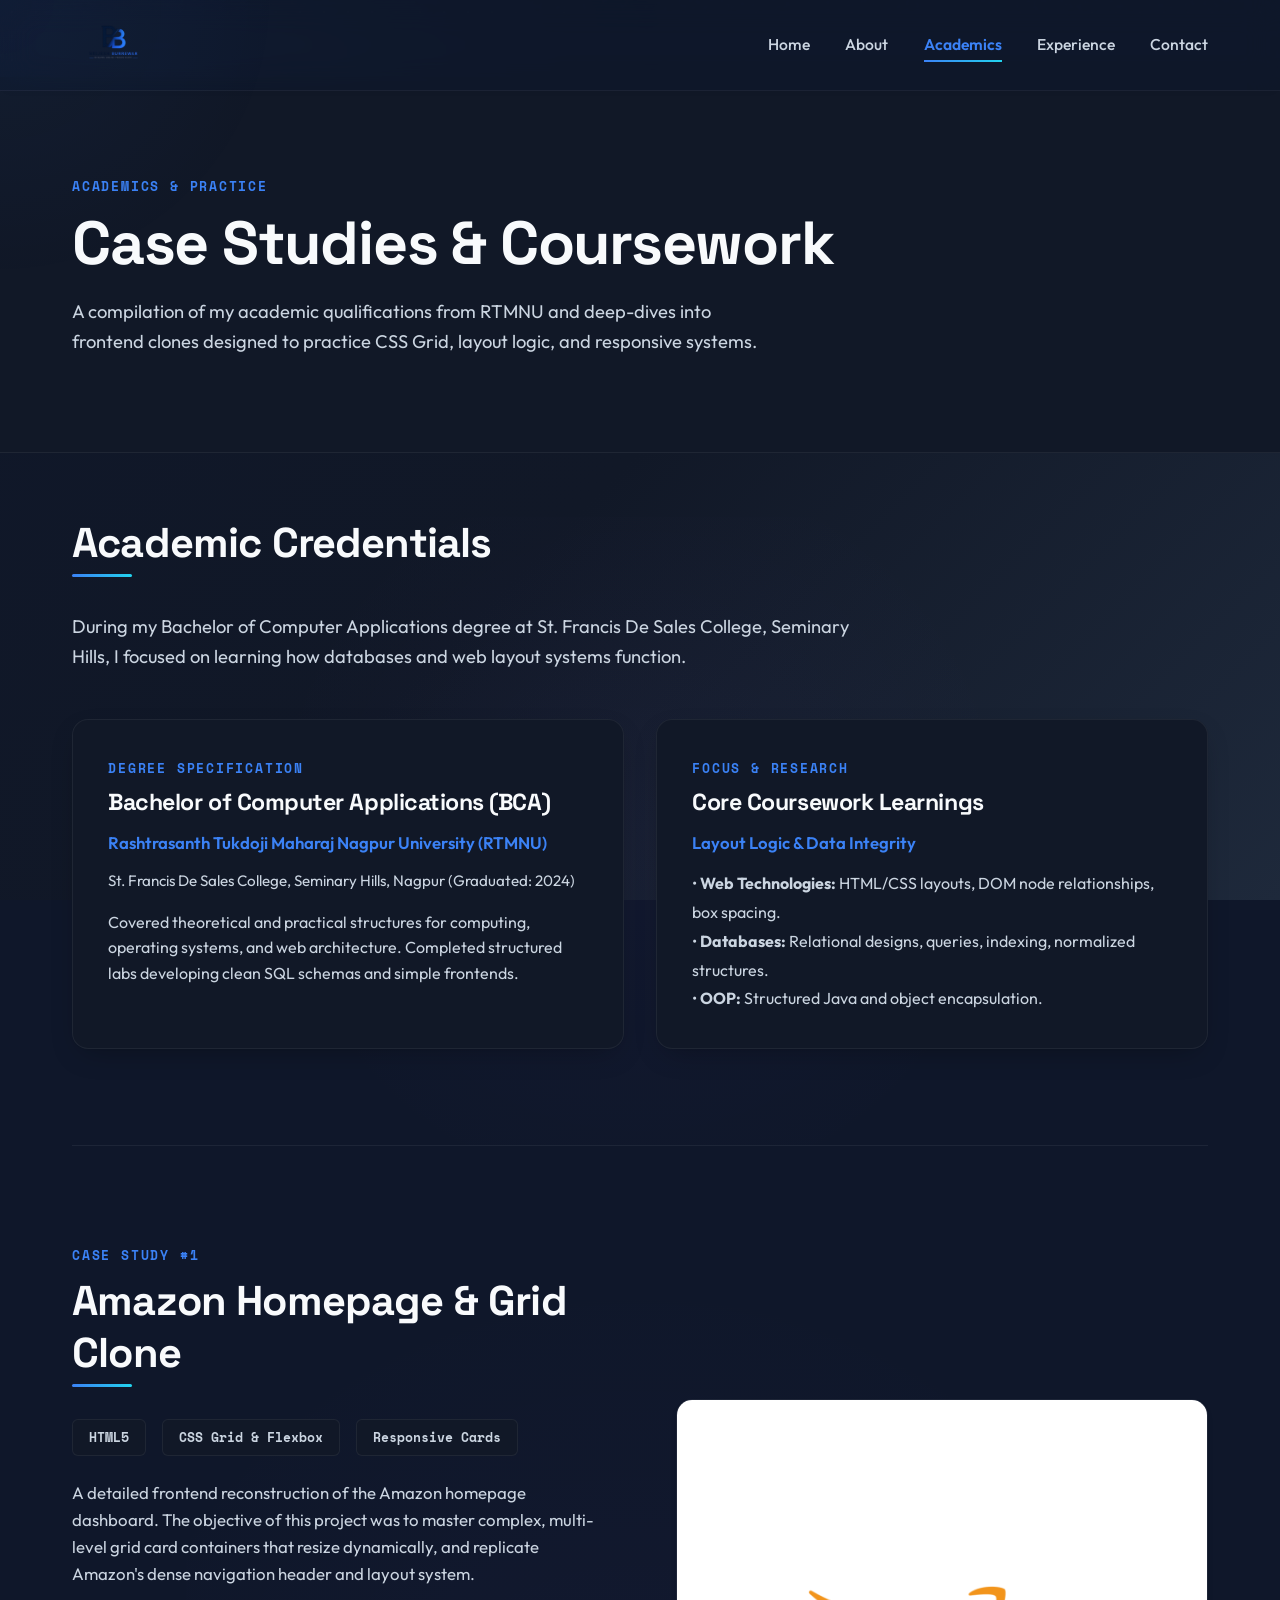
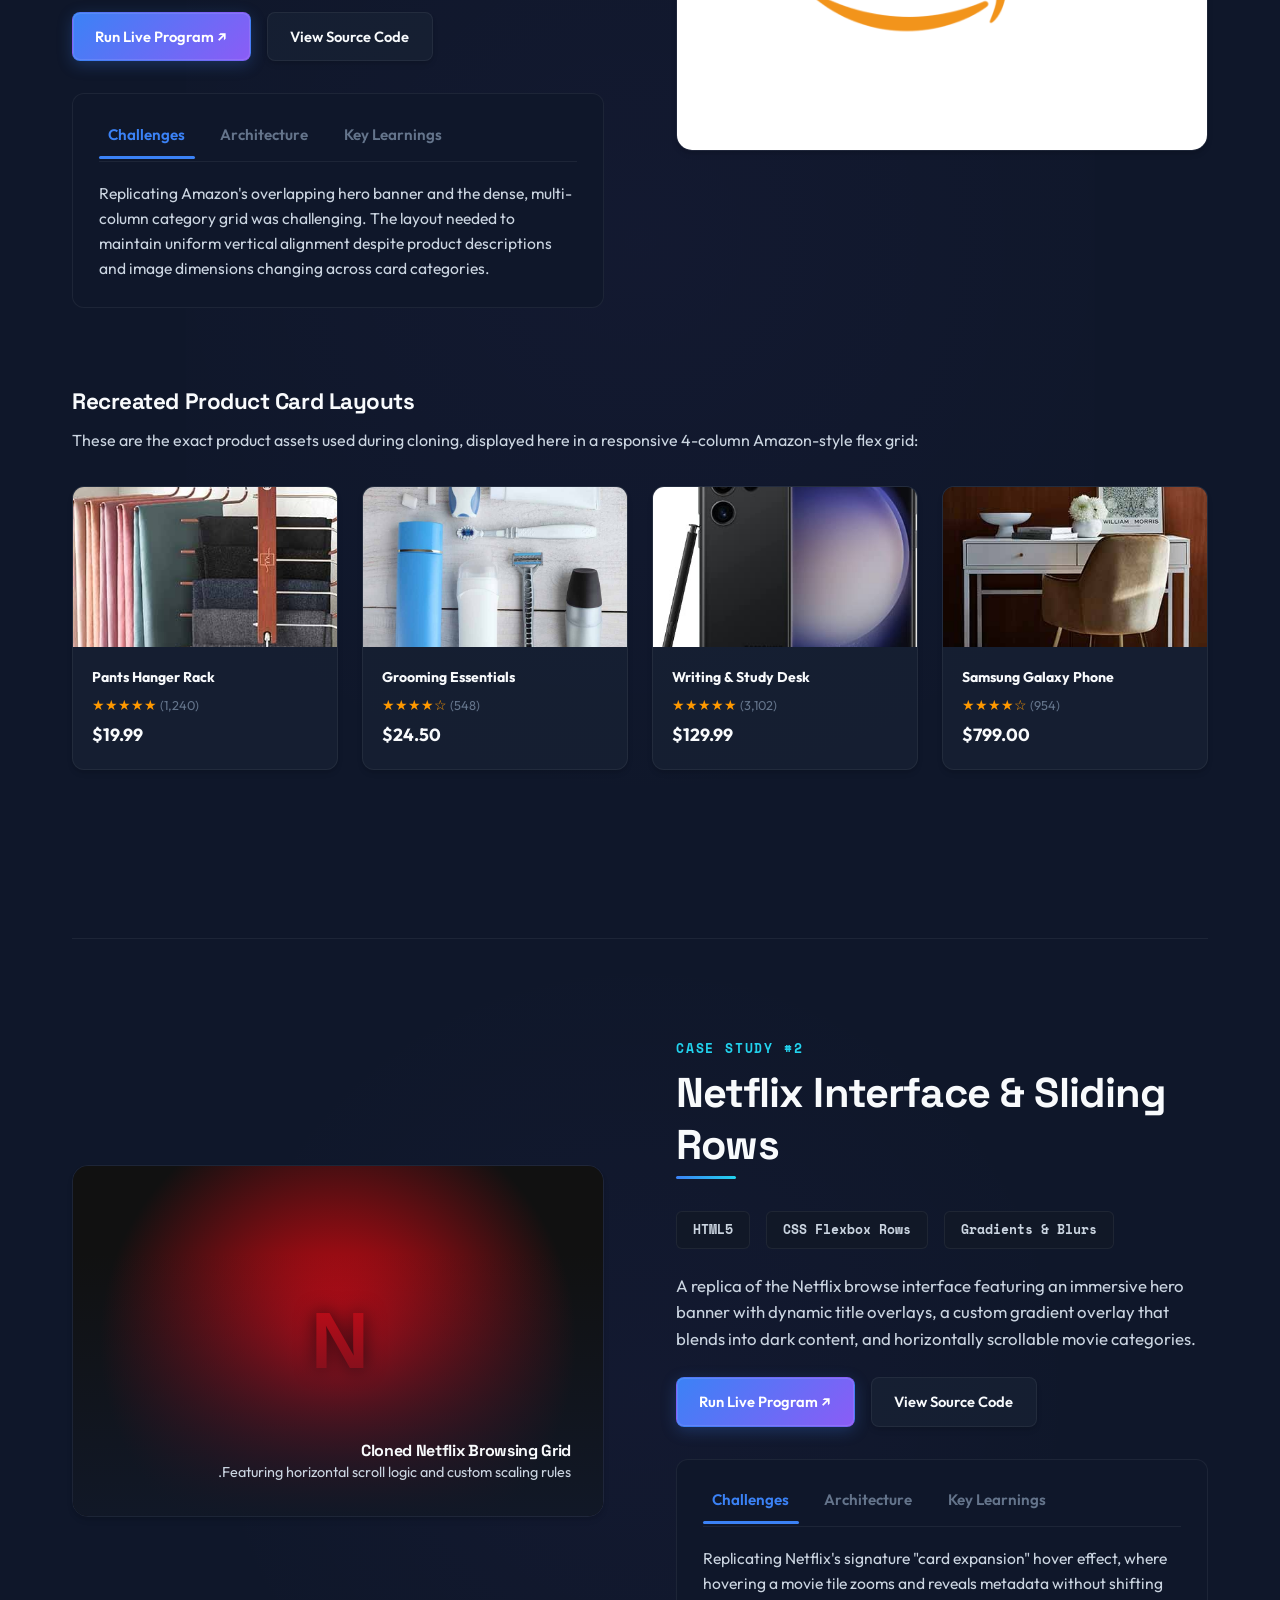
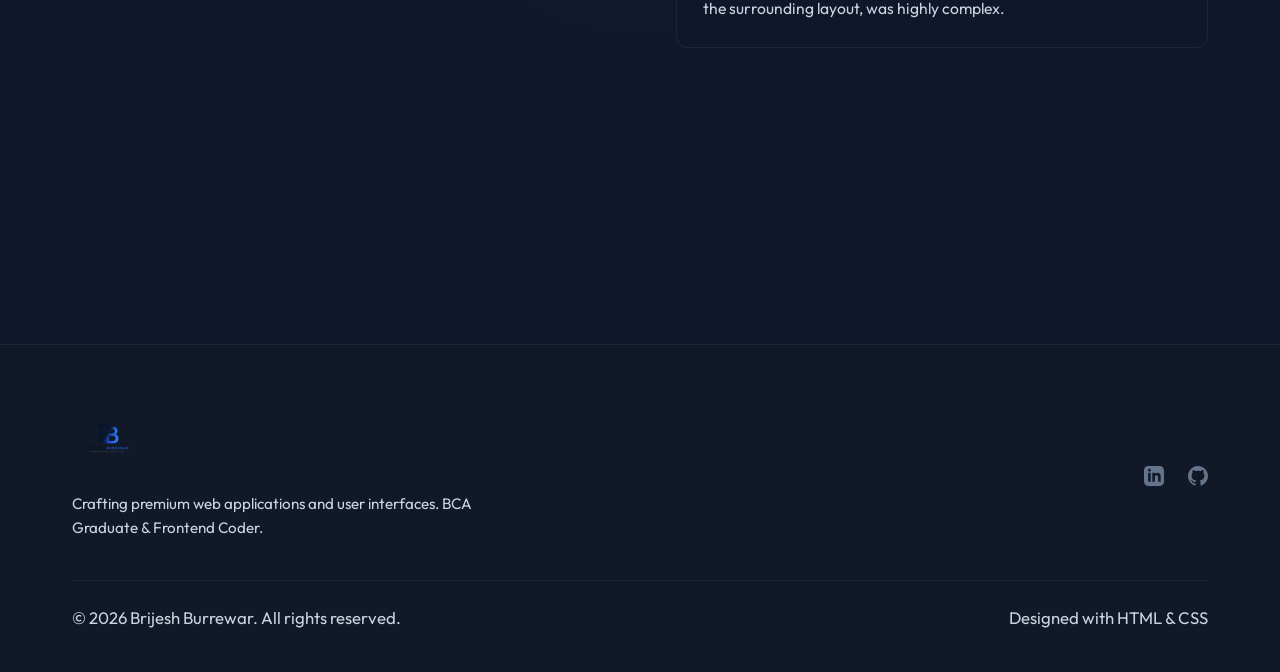
==== commit 14b2562b: "Updated Website" ====
--- a/academics.html
+++ b/academics.html
@@ -285,7 +285,7 @@
                     <p class="footer-desc">Crafting premium web applications and user interfaces. BCA Graduate & Frontend Coder.</p>
                 </div>
                 <div class="footer-socials">
-                    <a href="https://linkedin.com" class="social-icon" target="_blank" aria-label="LinkedIn">
+                    <a href="https://www.linkedin.com/in/brijesh-burrewar-b783b6298/" class="social-icon" target="_blank" aria-label="LinkedIn">
                         <svg width="20" height="20" fill="currentColor" viewBox="0 0 24 24"><path d="M19 0h-14c-2.761 0-5 2.239-5 5v14c0 2.761 2.239 5 5 5h14c2.762 0 5-2.239 5-5v-14c0-2.761-2.238-5-5-5zm-11 19h-3v-11h3v11zm-1.5-12.268c-.966 0-1.75-.779-1.75-1.75s.784-1.75 1.75-1.75 1.75.779 1.75 1.75-.784 1.75-1.75 1.75zm13.5 12.268h-3v-5.604c0-3.368-4-3.113-4 0v5.604h-3v-11h3v1.765c1.396-2.586 7-2.777 7 2.476v6.759z"/></svg>
                     </a>
                     <a href="https://github.com/Brijesh99-Begninner" class="social-icon" target="_blank" aria-label="GitHub">
--- a/css/style.css
+++ b/css/style.css
@@ -1,31 +1,33 @@
 @import url('https://fonts.googleapis.com/css2?family=Outfit:wght@100..900&family=Space+Grotesk:wght@300..700&family=Space+Mono:ital,wght@0,400;0,700;1,400;1,700&display=swap');
 
-/* BRAND KIT - SINGLE SOLID WARM SAND THEME */
+/* BRAND KIT - PREMIUM DARK THEME */
 :root {
-    /* Warm Sand / Silk Palette (Premium Lighter Shade, Not Plain White) */
-    --bg-primary: #F2ECE4;          /* Warm Silk Sand background */
-    --bg-secondary: #EAE3D9;        /* Slightly darker sand footer/wells */
-    --bg-card: #FAF8F5;             /* Soft Alabaster Off-white cards */
-    --bg-card-hover: #FAF5EE;       /* Warm Cream Hover */
-    --accent-primary: #1E70FE;     /* Logo Royal Blue */
-    --accent-cyan: #0F766E;        /* Deep Teal Accent */
-    --accent-glow: rgba(30, 112, 254, 0.06);
-    --accent-glow-subtle: rgba(30, 112, 254, 0.01);
+    --bg-primary: #0F172A;          /* Softer premium dark theme */
+    --bg-secondary: #111827;        /* Secondary background */
+    --bg-card: rgba(30, 41, 59, 0.45); /* Glass card background */
+    --bg-card-hover: rgba(30, 41, 59, 0.65);
     
-    --text-primary: #1F1B18;        /* Warm Stone Charcoal */
-    --text-secondary: #4E463F;      /* Stone 700 */
-    --text-muted: #7C7267;          /* Stone 500 */
+    --accent-blue: #3B82F6;         /* Accent Blue */
+    --accent-cyan: #22D3EE;         /* Accent Cyan */
+    --accent-purple: #8B5CF6;       /* Accent Purple */
+    --accent-primary: var(--accent-blue);
+    --accent-glow: rgba(59, 130, 246, 0.15);
+    --accent-glow-subtle: rgba(59, 130, 246, 0.02);
     
-    --border-color: rgba(30, 112, 254, 0.1);
-    --border-hover: rgba(30, 112, 254, 0.35);
-    --glass-bg: rgba(250, 248, 245, 0.85);
-    --glass-border: rgba(30, 112, 254, 0.05);
+    --text-primary: #F8FAFC;        /* Slate-50 */
+    --text-secondary: #CBD5E1;      /* Slate-300 */
+    --text-muted: #64748B;          /* Slate-500 */
     
-    --shadow-subtle: 0 4px 6px -1px rgba(0, 0, 0, 0.01), 0 2px 4px -2px rgba(0, 0, 0, 0.01);
-    --shadow-card: 0 10px 35px -12px rgba(30, 112, 254, 0.05), 0 1px 3px rgba(0, 0, 0, 0.01);
-    --shadow-hover: 0 20px 40px -15px rgba(30, 112, 254, 0.12), 0 0 15px rgba(30, 112, 254, 0.02);
+    --border-color: rgba(255, 255, 255, 0.06);
+    --border-hover: rgba(255, 255, 255, 0.15);
+    --glass-bg: rgba(15, 23, 42, 0.65);
+    --glass-border: rgba(255, 255, 255, 0.05);
     
-    /* Premium Font Stack Pair - Technical & Geometric */
+    --shadow-subtle: 0 4px 6px -1px rgba(0, 0, 0, 0.1), 0 2px 4px -2px rgba(0, 0, 0, 0.1);
+    --shadow-card: 0 10px 30px -10px rgba(0, 0, 0, 0.3), 0 1px 3px rgba(0, 0, 0, 0.05);
+    --shadow-hover: 0 20px 40px -15px rgba(59, 130, 246, 0.15), 0 0 20px rgba(59, 130, 246, 0.05);
+    
+    /* Font Stack */
     --font-heading: 'Space Grotesk', sans-serif;
     --font-body: 'Outfit', sans-serif;
     --font-mono: 'Space Mono', monospace;
@@ -49,7 +51,6 @@
     color: var(--text-secondary);
     font-family: var(--font-body);
     
-    /* Font smoothing configurations */
     -webkit-font-smoothing: antialiased;
     -moz-osx-font-smoothing: grayscale;
     text-rendering: optimizeLegibility;
@@ -58,9 +59,8 @@
 body {
     overflow-x: hidden;
     min-height: 100vh;
-    background-image: 
-        radial-gradient(circle at 10% 20%, rgba(30, 112, 254, 0.02) 0%, transparent 45%),
-        radial-gradient(circle at 90% 80%, rgba(15, 118, 110, 0.02) 0%, transparent 45%);
+    background-color: var(--bg-primary);
+    background-image: linear-gradient(135deg, #0F172A 0%, #111827 50%, #1E293B 100%);
     background-attachment: fixed;
     line-height: 1.6;
 }
@@ -70,15 +70,15 @@
     width: 10px;
 }
 ::-webkit-scrollbar-track {
-    background: var(--bg-primary);
+    background: var(--bg-secondary);
 }
 ::-webkit-scrollbar-thumb {
-    background: #cbd5e1;
-    border: 2px solid var(--bg-primary);
+    background: #334155;
+    border: 2px solid var(--bg-secondary);
     border-radius: 8px;
 }
 ::-webkit-scrollbar-thumb:hover {
-    background: var(--accent-primary);
+    background: var(--accent-blue);
 }
 
 /* TYPOGRAPHY */
@@ -367,22 +367,48 @@
     font-size: 0.98rem;
     cursor: pointer;
     transition: var(--transition-normal);
+    position: relative;
+    overflow: hidden;
+    z-index: 1;
 }
 
 .btn-primary {
-    background: linear-gradient(135deg, var(--accent-primary), rgba(30, 112, 254, 0.9));
+    background: linear-gradient(135deg, var(--accent-blue), var(--accent-purple));
     color: #ffffff;
     border: 1px solid transparent;
-    box-shadow: 0 4px 15px rgba(30, 112, 254, 0.2);
+    box-shadow: 0 4px 15px rgba(59, 130, 246, 0.25), 0 0 0 1px rgba(255, 255, 255, 0.1) inset;
 }
 
 .btn-primary:hover {
     transform: translateY(-2px);
-    box-shadow: 0 6px 20px rgba(30, 112, 254, 0.35);
+    box-shadow: 0 6px 25px rgba(59, 130, 246, 0.45), 0 0 15px rgba(139, 92, 246, 0.25);
+}
+
+/* Button glow/ripple/shine effect */
+.btn::before {
+    content: '';
+    position: absolute;
+    top: 0;
+    left: -100%;
+    width: 100%;
+    height: 100%;
+    background: linear-gradient(
+        90deg,
+        transparent,
+        rgba(255, 255, 255, 0.15),
+        transparent
+    );
+    transition: none;
+    z-index: -1;
+}
+
+.btn:hover::before {
+    left: 100%;
+    transition: left 0.75s ease;
 }
 
 .btn-secondary {
-    background: var(--bg-secondary);
+    background: var(--bg-card);
     color: var(--text-primary);
     border: 1px solid var(--border-color);
     box-shadow: var(--shadow-subtle);
@@ -390,21 +416,23 @@
 
 .btn-secondary:hover {
     background: var(--bg-card-hover);
-    border-color: var(--accent-primary);
+    border-color: var(--accent-blue);
     transform: translateY(-2px);
-    box-shadow: 0 4px 12px rgba(30, 112, 254, 0.08);
+    box-shadow: 0 4px 15px rgba(59, 130, 246, 0.1);
 }
 
 /* CARDS */
 .card {
     background: var(--bg-card);
+    backdrop-filter: blur(16px);
+    -webkit-backdrop-filter: blur(16px);
     border: 1px solid var(--border-color);
     border-radius: 16px;
     padding: 2.2rem;
     position: relative;
     overflow: hidden;
     box-shadow: var(--shadow-card);
-    transition: var(--transition-slow), border var(--transition-normal), background-color var(--transition-normal);
+    transition: transform var(--transition-slow), border-color var(--transition-normal), box-shadow var(--transition-slow);
 }
 
 .card:hover {
@@ -603,33 +631,45 @@
 .about-img-wrapper {
     position: relative;
     border-radius: 24px;
-    overflow: hidden;
-    border: 1px solid var(--border-color);
-    box-shadow: var(--shadow-card);
+    padding: 12px;
+    background-image: linear-gradient(rgba(30, 41, 59, 0.4), rgba(30, 41, 59, 0.4)), 
+                      linear-gradient(135deg, var(--accent-blue), var(--accent-purple), var(--accent-cyan));
+    background-origin: border-box;
+    background-clip: content-box, border-box;
+    border: 2px solid transparent;
+    backdrop-filter: blur(16px);
+    -webkit-backdrop-filter: blur(16px);
+    box-shadow: 0 15px 35px -10px rgba(59, 130, 246, 0.25),
+                0 5px 15px -5px rgba(139, 92, 246, 0.2);
     
-    /* Continuous float bobbing animation */
+    /* Gentle floating animation */
     animation: floatPic 6s ease-in-out infinite;
-    transition: var(--transition-slow), border var(--transition-normal);
+    transition: transform 0.5s cubic-bezier(0.25, 1, 0.5, 1), box-shadow 0.5s ease;
+    transform-style: preserve-3d;
+    overflow: visible; /* allows glowing outline space */
 }
 
 @keyframes floatPic {
     0% { transform: translateY(0); }
-    50% { transform: translateY(-8px); }
+    50% { transform: translateY(-10px); }
     100% { transform: translateY(0); }
 }
 
 .about-img-wrapper:hover {
     animation-play-state: paused;
-    transform: translateY(-12px) scale(1.03);
-    border-color: var(--accent-primary);
-    box-shadow: 0 25px 50px -10px rgba(30, 112, 254, 0.22);
+    /* Transformation and shadow will be dynamically updated by 3D tilt JS on mousemove */
 }
 
 .about-img {
     width: 100%;
     height: auto;
     display: block;
-    transition: var(--transition-slow);
+    border-radius: 16px;
+    transition: transform 0.5s cubic-bezier(0.25, 1, 0.5, 1);
+}
+
+.about-img-wrapper:hover .about-img {
+    transform: scale(1.04);
 }
 
 .about-content h3 {
@@ -1070,27 +1110,35 @@
 .form-input {
     width: 100%;
     padding: 1.1rem;
-    background: var(--bg-primary);
-    border: 1px solid var(--border-color);
+    background: #1E293B;
+    border: 1px solid rgba(255, 255, 255, 0.12);
     border-radius: 8px;
-    color: var(--text-primary);
+    color: #F8FAFC;
     font-family: var(--font-body);
     font-size: 1rem;
-    transition: var(--transition-normal);
+    transition: border-color 0.3s ease, box-shadow 0.3s ease;
+}
+
+.form-input::placeholder {
+    color: rgba(248, 250, 252, 0.55);
+}
+
+.form-input:hover {
+    border-color: rgba(255, 255, 255, 0.22);
 }
 
 .form-input:focus {
     outline: none;
-    border-color: var(--accent-primary);
-    box-shadow: 0 0 12px rgba(30, 112, 254, 0.12);
-    background: #ffffff;
+    border-color: #3B82F6;
+    box-shadow: 0 0 12px rgba(59, 130, 246, 0.25);
+    background: #1E293B;
 }
 
 .form-label {
     position: absolute;
     left: 1.1rem;
     top: 1.1rem;
-    color: var(--text-muted);
+    color: rgba(248, 250, 252, 0.55);
     pointer-events: none;
     transition: var(--transition-normal);
 }
@@ -1100,9 +1148,9 @@
     top: -0.65rem;
     left: 0.8rem;
     font-size: 0.82rem;
-    background: var(--bg-primary);
+    background: #111827;
     padding: 0 0.4rem;
-    color: var(--accent-primary);
+    color: #3B82F6;
     font-weight: 700;
 }
 
@@ -1307,8 +1355,174 @@
     }
 }
 
-/* ANIMATIONS */
+/* ANIMATIONS & TRANSITIONS */
 @keyframes fadeIn {
     from { opacity: 0; transform: translateY(10px); }
     to { opacity: 1; transform: translateY(0); }
 }
+
+/* PREMIUM BACKGROUND LAYERS */
+.bg-grid-pattern {
+    position: fixed;
+    inset: 0;
+    pointer-events: none;
+    z-index: -2;
+    background-image: radial-gradient(rgba(255, 255, 255, 0.04) 1px, transparent 1px);
+    background-size: 24px 24px;
+    opacity: 0.8;
+}
+
+.bg-noise-overlay {
+    position: fixed;
+    inset: 0;
+    pointer-events: none;
+    z-index: -1;
+    background-image: url("data:image/svg+xml,%3Csvg viewBox='0 0 200 200' xmlns='http://www.w3.org/2000/svg'%3E%3Cfilter id='noise'%3E%3CfeTurbulence type='fractalNoise' baseFrequency='0.8' numOctaves='3' stitchTiles='stitch'/%3E%3C/filter%3E%3Crect width='100%25' height='100%25' filter='url(%23noise)' opacity='0.015'/%3E%3C/svg%3E");
+}
+
+.bg-blobs-container {
+    position: fixed;
+    inset: 0;
+    pointer-events: none;
+    z-index: -3;
+    overflow: hidden;
+}
+
+.bg-blob {
+    position: absolute;
+    width: 45vw;
+    height: 45vw;
+    border-radius: 50%;
+    filter: blur(120px);
+    opacity: 0.15;
+    mix-blend-mode: screen;
+    animation: driftBlob 25s ease-in-out infinite alternate;
+}
+
+.blob-blue {
+    background: radial-gradient(circle, var(--accent-blue) 0%, transparent 80%);
+    top: -10%;
+    left: -10%;
+    animation-duration: 28s;
+}
+
+.blob-purple {
+    background: radial-gradient(circle, var(--accent-purple) 0%, transparent 80%);
+    bottom: -10%;
+    right: -10%;
+    animation-duration: 32s;
+}
+
+.blob-cyan {
+    background: radial-gradient(circle, var(--accent-cyan) 0%, transparent 80%);
+    top: 40%;
+    left: 50%;
+    animation-duration: 24s;
+}
+
+@keyframes driftBlob {
+    0% {
+        transform: translate(0, 0) scale(1);
+    }
+    50% {
+        transform: translate(8%, -6%) scale(1.1);
+    }
+    100% {
+        transform: translate(-5%, 8%) scale(0.95);
+    }
+}
+
+.cursor-spotlight {
+    position: fixed;
+    inset: 0;
+    pointer-events: none;
+    z-index: 9999;
+    background: radial-gradient(circle 350px at var(--mouse-x, 0px) var(--mouse-y, 0px), rgba(59, 130, 246, 0.05), transparent 80%);
+}
+
+/* SECTION TRANSITION RADIAL GLOWS */
+.section::before {
+    content: '';
+    position: absolute;
+    top: 0;
+    left: 50%;
+    transform: translateX(-50%);
+    width: 80%;
+    height: 100%;
+    background: radial-gradient(circle at center, rgba(139, 92, 246, 0.03) 0%, transparent 70%);
+    pointer-events: none;
+    z-index: -1;
+}
+
+/* SCROLL REVEALS */
+.reveal {
+    opacity: 0;
+    transform: translateY(30px);
+    transition: opacity 0.8s cubic-bezier(0.16, 1, 0.3, 1), transform 0.8s cubic-bezier(0.16, 1, 0.3, 1);
+}
+
+.reveal.reveal-active {
+    opacity: 1;
+    transform: translateY(0);
+}
+
+.reveal-text {
+    opacity: 0;
+    transform: translateY(20px);
+    transition: opacity 0.6s cubic-bezier(0.16, 1, 0.3, 1), transform 0.6s cubic-bezier(0.16, 1, 0.3, 1);
+}
+
+.reveal-text.reveal-active {
+    opacity: 1;
+    transform: translateY(0);
+}
+
+.reveal-delay-1 { transition-delay: 0.1s; }
+.reveal-delay-2 { transition-delay: 0.2s; }
+.reveal-delay-3 { transition-delay: 0.3s; }
+.reveal-delay-4 { transition-delay: 0.4s; }
+
+/* HERO FLOATING PARTICLES CANVAS */
+.hero-particles-canvas {
+    position: absolute;
+    top: 0;
+    left: 0;
+    width: 100%;
+    height: 100%;
+    pointer-events: none;
+    z-index: 0;
+}
+
+/* ACCESSIBILITY: REDUCED MOTION OVERRIDES */
+@media (prefers-reduced-motion: reduce) {
+    *, ::before, ::after {
+        animation-delay: -1ms !important;
+        animation-duration: 1ms !important;
+        animation-iteration-count: 1 !important;
+        background-attachment: initial !important;
+        scroll-behavior: auto !important;
+        transition-duration: 0s !important;
+        transition-delay: 0s !important;
+    }
+    .reveal, .reveal-text {
+        opacity: 1 !important;
+        transform: none !important;
+        transition: none !important;
+    }
+    .about-img-wrapper {
+        animation: none !important;
+        transform: none !important;
+        box-shadow: 0 15px 35px -10px rgba(59, 130, 246, 0.25) !important;
+    }
+    .bg-blob {
+        animation: none !important;
+        display: none !important;
+    }
+    .floating-code-char {
+        animation: none !important;
+        display: none !important;
+    }
+    .btn::before {
+        display: none !important;
+    }
+}
